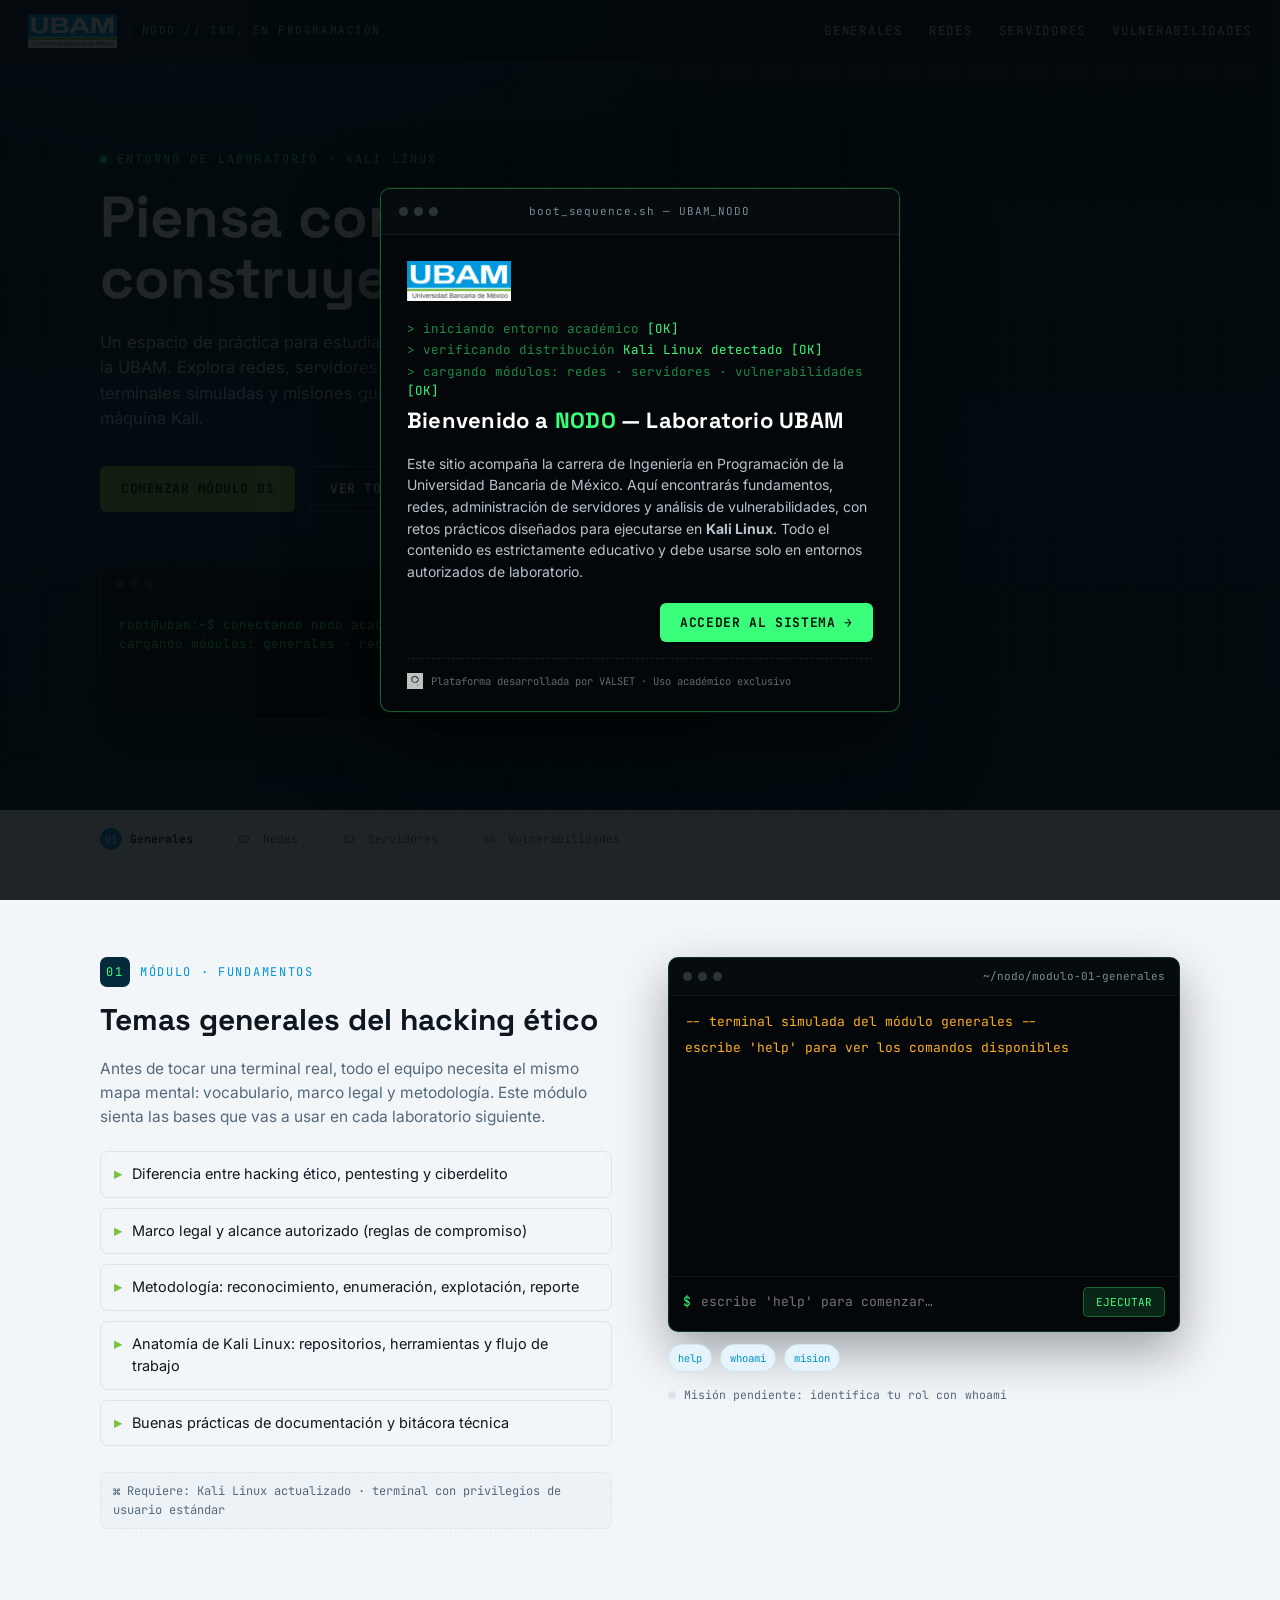
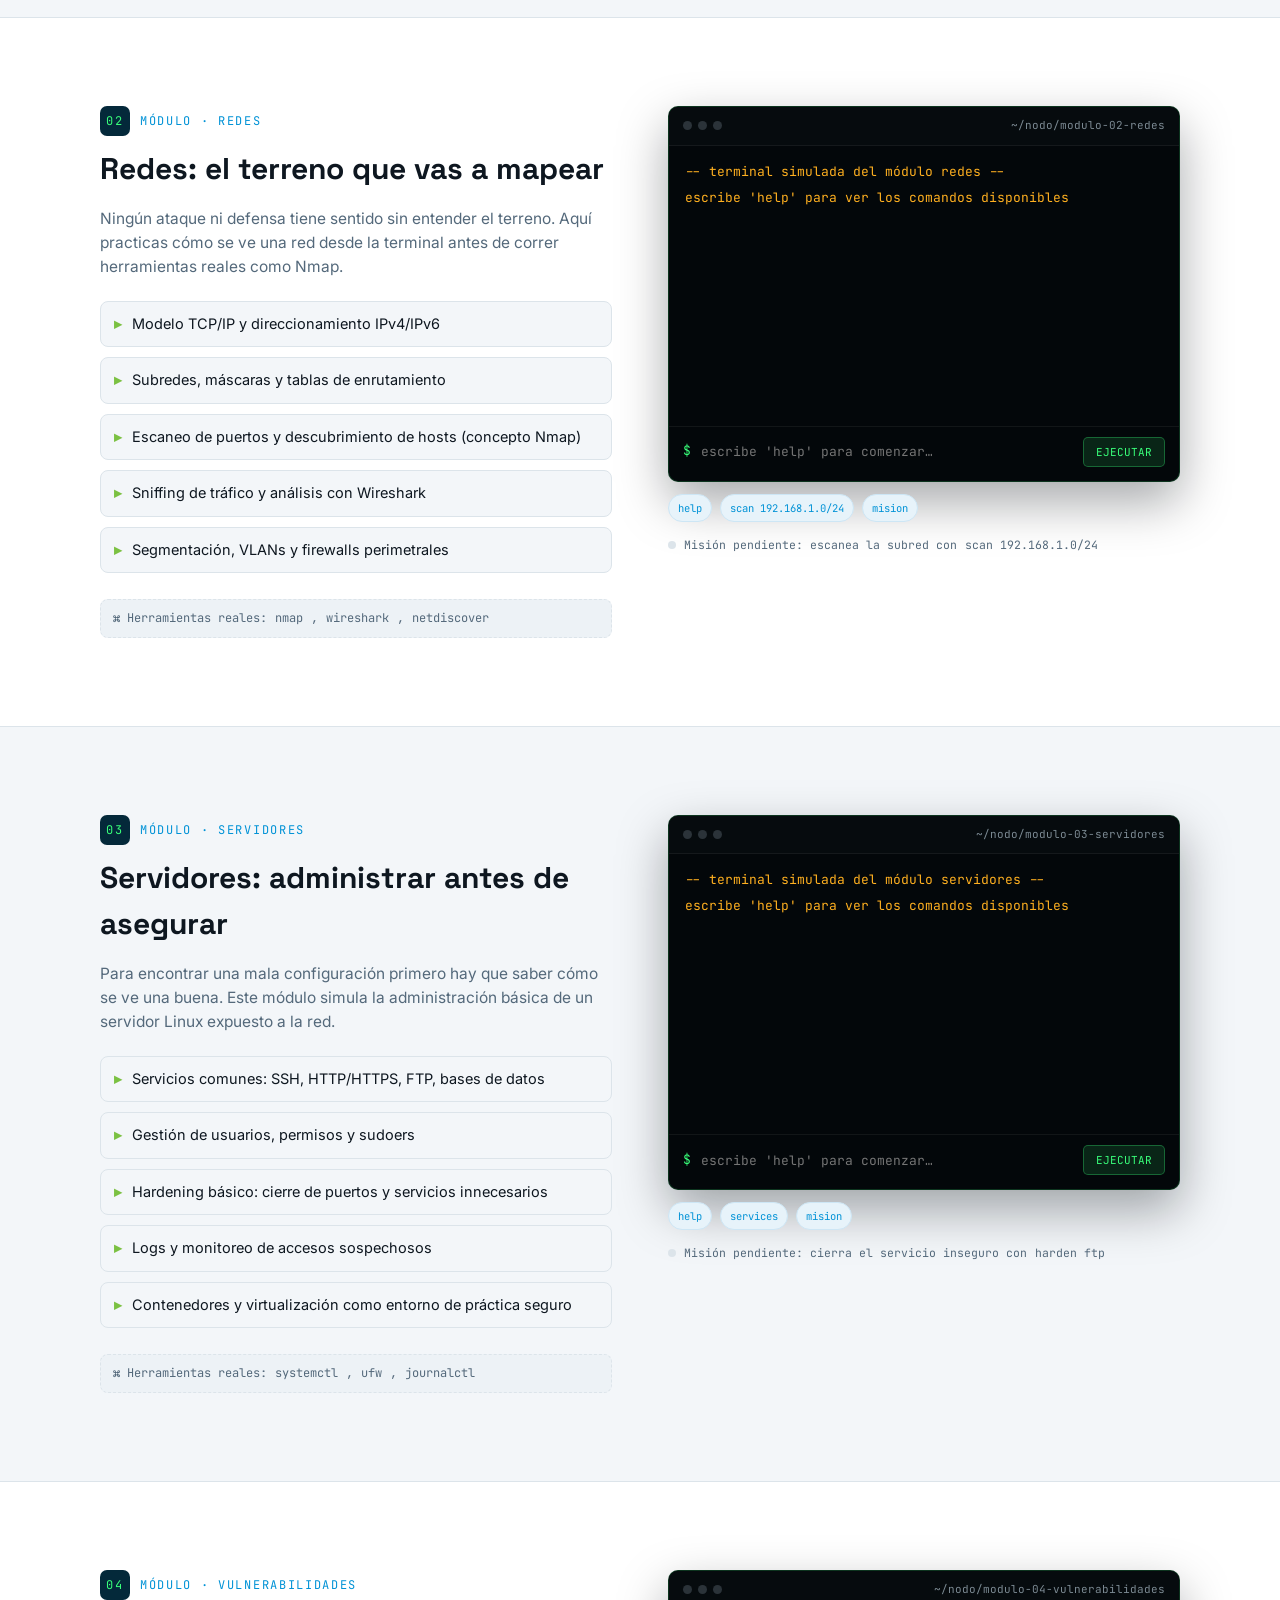
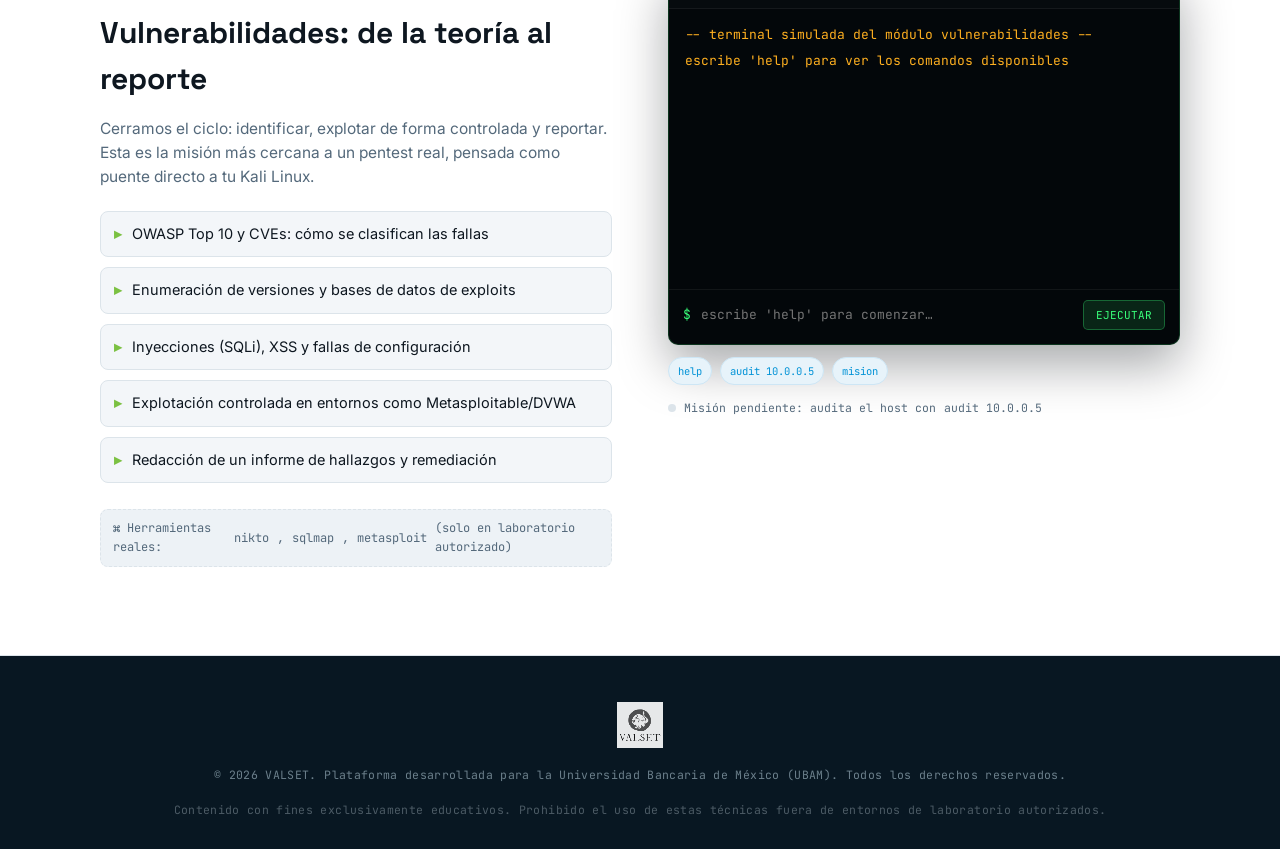
==== index.html @ 3a050d65 "Add files via upload" ====
<!DOCTYPE html>
<html lang="es">
<head>
<meta charset="UTF-8">
<meta name="viewport" content="width=device-width, initial-scale=1.0">
<meta name="description" content="Laboratorio educativo de programación, redes, servidores y análisis de vulnerabilidades con estética hacker.">
<meta name="theme-color" content="#081722">
<link rel="icon" href="assets/images/favicon.svg" type="image/svg+xml">
<title>UBAM // NODO — Laboratorio de Redes, Servidores y Vulnerabilidades</title>
<link rel="preconnect" href="https://fonts.googleapis.com">
<link href="https://fonts.googleapis.com/css2?family=Space+Grotesk:wght@500;600;700&family=Inter:wght@400;500;600&family=JetBrains+Mono:wght@400;500;700&display=swap" rel="stylesheet">
<link rel="stylesheet" href="assets/css/styles.css">
</head>
<body>

<!-- ================= WELCOME MODAL ================= -->
<div class="modal-overlay" id="welcomeModal">
  <div class="modal-box">
    <div class="modal-top">
      <div class="dots"><span></span><span></span><span></span></div>
      <div class="title">boot_sequence.sh — UBAM_NODO</div>
      <div style="width:40px;"></div>
    </div>
    <div class="modal-body">
      <div class="modal-logo-row">
        <img src="assets/images/ubam-logo.png" alt="UBAM">
      </div>
      <div class="boot-line">&gt; iniciando entorno académico<span class="ok"> [OK]</span></div>
      <div class="boot-line">&gt; verificando distribución<span class="ok"> Kali Linux detectado [OK]</span></div>
      <div class="boot-line">&gt; cargando módulos: redes · servidores · vulnerabilidades<span class="ok"> [OK]</span></div>
      <h2>Bienvenido a <span class="accent">NODO</span> — Laboratorio UBAM</h2>
      <p class="modal-desc">
        Este sitio acompaña la carrera de Ingeniería en Programación de la Universidad Bancaria de México.
        Aquí encontrarás fundamentos, redes, administración de servidores y análisis de vulnerabilidades,
        con retos prácticos diseñados para ejecutarse en <strong>Kali Linux</strong>. Todo el contenido es
        estrictamente educativo y debe usarse solo en entornos autorizados de laboratorio.
      </p>
      <div class="modal-actions">
        <button class="btn-access" id="enterBtn">Acceder al sistema →</button>
      </div>
      <div class="modal-cred">
        <img src="assets/images/valset-logo.jpg" alt="Valset">
        <span>Plataforma desarrollada por VALSET · Uso académico exclusivo</span>
      </div>
    </div>
  </div>
</div>

<!-- ================= HEADER ================= -->
<header class="site">
  <div class="brand">
    <img src="assets/images/ubam-logo.png" alt="UBAM">
    <div class="divider"></div>
    <span class="tag">Nodo // Ing. en Programación</span>
  </div>
  <nav class="site">
    <a href="#generales">Generales</a>
    <a href="#redes">Redes</a>
    <a href="#servidores">Servidores</a>
    <a href="#vulnerabilidades">Vulnerabilidades</a>
  </nav>
</header>

<!-- ================= HERO ================= -->
<section class="hero">
  <div class="hero-inner">
    <div class="eyebrow"><span class="dot"></span> Entorno de laboratorio · Kali Linux</div>
    <h1>Piensa como <span>atacante</span>,<br>construye como <span>ingeniero</span>.</h1>
    <p class="lead">
      Un espacio de práctica para estudiantes de Ingeniería en Programación de la UBAM.
      Explora redes, servidores y vulnerabilidades a través de terminales simuladas y
      misiones guiadas, antes de llevarlo a tu propia máquina Kali.
    </p>
    <div class="hero-cta">
      <a href="#generales" class="btn btn-primary">Comenzar módulo 01</a>
      <a href="#vulnerabilidades" class="btn btn-ghost">Ver todos los módulos</a>
    </div>
    <div class="boot-term">
      <div class="bar"><span></span><span></span><span></span></div>
      <pre id="heroBoot"><span class="cmt">-- inicializando nodo académico --</span></pre>
    </div>
  </div>
</section>

<!-- ================= PROGRESS RAIL ================= -->
<div class="rail">
  <div class="rail-inner" id="railInner">
    <a href="#generales" class="rail-step" data-section="generales"><span class="num">01</span> Generales</a>
    <div class="rail-sep"></div>
    <a href="#redes" class="rail-step" data-section="redes"><span class="num">02</span> Redes</a>
    <div class="rail-sep"></div>
    <a href="#servidores" class="rail-step" data-section="servidores"><span class="num">03</span> Servidores</a>
    <div class="rail-sep"></div>
    <a href="#vulnerabilidades" class="rail-step" data-section="vulnerabilidades"><span class="num">04</span> Vulnerabilidades</a>
  </div>
</div>

<!-- ================= MODULE 01: GENERALES ================= -->
<section class="module" id="generales">
  <div class="module-inner">
    <div>
      <div class="module-head"><span class="badge">01</span> Módulo · Fundamentos</div>
      <h2>Temas generales del hacking ético</h2>
      <p class="desc">
        Antes de tocar una terminal real, todo el equipo necesita el mismo mapa mental:
        vocabulario, marco legal y metodología. Este módulo sienta las bases que vas a usar
        en cada laboratorio siguiente.
      </p>
      <ul class="topic-list">
        <li>Diferencia entre hacking ético, pentesting y ciberdelito</li>
        <li>Marco legal y alcance autorizado (reglas de compromiso)</li>
        <li>Metodología: reconocimiento, enumeración, explotación, reporte</li>
        <li>Anatomía de Kali Linux: repositorios, herramientas y flujo de trabajo</li>
        <li>Buenas prácticas de documentación y bitácora técnica</li>
      </ul>
      <div class="env-note">⌘ Requiere: Kali Linux actualizado · terminal con privilegios de usuario estándar</div>
    </div>
    <div>
      <div class="terminal" data-terminal="generales">
        <div class="tbar"><div class="dots"><span></span><span></span><span></span></div><div class="path">~/nodo/modulo-01-generales</div></div>
        <div class="tscreen" id="screen-generales"></div>
        <div class="tform">
          <span class="prompt">$</span>
          <input type="text" id="input-generales" placeholder="escribe 'help' para comenzar…" autocomplete="off">
          <button onclick="runCmd('generales')">Ejecutar</button>
        </div>
      </div>
      <div class="hint-row">
        <span class="hint-chip" onclick="fillCmd('generales','help')">help</span>
        <span class="hint-chip" onclick="fillCmd('generales','whoami')">whoami</span>
        <span class="hint-chip" onclick="fillCmd('generales','mision')">mision</span>
      </div>
      <div class="mission-status" id="status-generales"><span class="pip"></span> Misión pendiente: identifica tu rol con <span class="mono">whoami</span></div>
    </div>
  </div>
</section>

<!-- ================= MODULE 02: REDES ================= -->
<section class="module alt" id="redes">
  <div class="module-inner">
    <div>
      <div class="module-head"><span class="badge">02</span> Módulo · Redes</div>
      <h2>Redes: el terreno que vas a mapear</h2>
      <p class="desc">
        Ningún ataque ni defensa tiene sentido sin entender el terreno. Aquí practicas cómo
        se ve una red desde la terminal antes de correr herramientas reales como Nmap.
      </p>
      <ul class="topic-list">
        <li>Modelo TCP/IP y direccionamiento IPv4/IPv6</li>
        <li>Subredes, máscaras y tablas de enrutamiento</li>
        <li>Escaneo de puertos y descubrimiento de hosts (concepto Nmap)</li>
        <li>Sniffing de tráfico y análisis con Wireshark</li>
        <li>Segmentación, VLANs y firewalls perimetrales</li>
      </ul>
      <div class="env-note">⌘ Herramientas reales: <span class="mono">nmap</span>, <span class="mono">wireshark</span>, <span class="mono">netdiscover</span></div>
    </div>
    <div>
      <div class="terminal" data-terminal="redes">
        <div class="tbar"><div class="dots"><span></span><span></span><span></span></div><div class="path">~/nodo/modulo-02-redes</div></div>
        <div class="tscreen" id="screen-redes"></div>
        <div class="tform">
          <span class="prompt">$</span>
          <input type="text" id="input-redes" placeholder="escribe 'help' para comenzar…" autocomplete="off">
          <button onclick="runCmd('redes')">Ejecutar</button>
        </div>
      </div>
      <div class="hint-row">
        <span class="hint-chip" onclick="fillCmd('redes','help')">help</span>
        <span class="hint-chip" onclick="fillCmd('redes','scan 192.168.1.0/24')">scan 192.168.1.0/24</span>
        <span class="hint-chip" onclick="fillCmd('redes','mision')">mision</span>
      </div>
      <div class="mission-status" id="status-redes"><span class="pip"></span> Misión pendiente: escanea la subred con <span class="mono">scan 192.168.1.0/24</span></div>
    </div>
  </div>
</section>

<!-- ================= MODULE 03: SERVIDORES ================= -->
<section class="module" id="servidores">
  <div class="module-inner">
    <div>
      <div class="module-head"><span class="badge">03</span> Módulo · Servidores</div>
      <h2>Servidores: administrar antes de asegurar</h2>
      <p class="desc">
        Para encontrar una mala configuración primero hay que saber cómo se ve una buena.
        Este módulo simula la administración básica de un servidor Linux expuesto a la red.
      </p>
      <ul class="topic-list">
        <li>Servicios comunes: SSH, HTTP/HTTPS, FTP, bases de datos</li>
        <li>Gestión de usuarios, permisos y sudoers</li>
        <li>Hardening básico: cierre de puertos y servicios innecesarios</li>
        <li>Logs y monitoreo de accesos sospechosos</li>
        <li>Contenedores y virtualización como entorno de práctica seguro</li>
      </ul>
      <div class="env-note">⌘ Herramientas reales: <span class="mono">systemctl</span>, <span class="mono">ufw</span>, <span class="mono">journalctl</span></div>
    </div>
    <div>
      <div class="terminal" data-terminal="servidores">
        <div class="tbar"><div class="dots"><span></span><span></span><span></span></div><div class="path">~/nodo/modulo-03-servidores</div></div>
        <div class="tscreen" id="screen-servidores"></div>
        <div class="tform">
          <span class="prompt">$</span>
          <input type="text" id="input-servidores" placeholder="escribe 'help' para comenzar…" autocomplete="off">
          <button onclick="runCmd('servidores')">Ejecutar</button>
        </div>
      </div>
      <div class="hint-row">
        <span class="hint-chip" onclick="fillCmd('servidores','help')">help</span>
        <span class="hint-chip" onclick="fillCmd('servidores','services')">services</span>
        <span class="hint-chip" onclick="fillCmd('servidores','mision')">mision</span>
      </div>
      <div class="mission-status" id="status-servidores"><span class="pip"></span> Misión pendiente: cierra el servicio inseguro con <span class="mono">harden ftp</span></div>
    </div>
  </div>
</section>

<!-- ================= MODULE 04: VULNERABILIDADES ================= -->
<section class="module alt" id="vulnerabilidades">
  <div class="module-inner">
    <div>
      <div class="module-head"><span class="badge">04</span> Módulo · Vulnerabilidades</div>
      <h2>Vulnerabilidades: de la teoría al reporte</h2>
      <p class="desc">
        Cerramos el ciclo: identificar, explotar de forma controlada y reportar. Esta es la
        misión más cercana a un pentest real, pensada como puente directo a tu Kali Linux.
      </p>
      <ul class="topic-list">
        <li>OWASP Top 10 y CVEs: cómo se clasifican las fallas</li>
        <li>Enumeración de versiones y bases de datos de exploits</li>
        <li>Inyecciones (SQLi), XSS y fallas de configuración</li>
        <li>Explotación controlada en entornos como Metasploitable/DVWA</li>
        <li>Redacción de un informe de hallazgos y remediación</li>
      </ul>
      <div class="env-note">⌘ Herramientas reales: <span class="mono">nikto</span>, <span class="mono">sqlmap</span>, <span class="mono">metasploit</span> (solo en laboratorio autorizado)</div>
    </div>
    <div>
      <div class="terminal" data-terminal="vulnerabilidades">
        <div class="tbar"><div class="dots"><span></span><span></span><span></span></div><div class="path">~/nodo/modulo-04-vulnerabilidades</div></div>
        <div class="tscreen" id="screen-vulnerabilidades"></div>
        <div class="tform">
          <span class="prompt">$</span>
          <input type="text" id="input-vulnerabilidades" placeholder="escribe 'help' para comenzar…" autocomplete="off">
          <button onclick="runCmd('vulnerabilidades')">Ejecutar</button>
        </div>
      </div>
      <div class="hint-row">
        <span class="hint-chip" onclick="fillCmd('vulnerabilidades','help')">help</span>
        <span class="hint-chip" onclick="fillCmd('vulnerabilidades','audit 10.0.0.5')">audit 10.0.0.5</span>
        <span class="hint-chip" onclick="fillCmd('vulnerabilidades','mision')">mision</span>
      </div>
      <div class="mission-status" id="status-vulnerabilidades"><span class="pip"></span> Misión pendiente: audita el host con <span class="mono">audit 10.0.0.5</span></div>
    </div>
  </div>
</section>

<!-- ================= FOOTER ================= -->
<footer class="site">
  <div class="footer-inner">
    <img src="assets/images/valset-logo.jpg" alt="Valset">
    <div class="fnote">© 2026 VALSET. Plataforma desarrollada para la Universidad Bancaria de México (UBAM). Todos los derechos reservados.</div>
    <div class="fnote" style="color:#4C5B65;">Contenido con fines exclusivamente educativos. Prohibido el uso de estas técnicas fuera de entornos de laboratorio autorizados.</div>
  </div>
</footer>

<script src="assets/js/app.js" defer></script>
</body>
</html>
---- assets/css/styles.css ----
:root{
  --ubam-blue:#0092D6;
  --ubam-blue-deep:#04293A;
  --ubam-navy:#081722;
  --ubam-green:#7BC142;
  --paper:#F3F6F9;
  --panel:#FFFFFF;
  --ink:#0E1720;
  --slate:#54697B;
  --line:#DCE4EA;
  --term-bg:#03070A;
  --term-green:#39FF7A;
  --term-dim:#1E8A44;
  --term-amber:#FFB020;
  --radius:10px;
  --disp:'Space Grotesk',sans-serif;
  --body:'Inter',sans-serif;
  --mono:'JetBrains Mono',monospace;
}
*{box-sizing:border-box;}
html{scroll-behavior:smooth;}
body{
  margin:0;background:var(--paper);color:var(--ink);
  font-family:var(--body);line-height:1.55;
  -webkit-font-smoothing:antialiased;
}
h1,h2,h3,.disp{font-family:var(--disp);}
a{color:inherit;}
.mono{font-family:var(--mono);}

/* ===== Scrollbar / focus ===== */
:focus-visible{outline:2px solid var(--ubam-blue);outline-offset:2px;}
@media (prefers-reduced-motion: reduce){*{animation-duration:0.01ms !important;transition-duration:0.01ms !important;}}

/* ===== Header ===== */
header.site{
  position:fixed;top:0;left:0;right:0;z-index:40;
  display:flex;align-items:center;justify-content:space-between;
  padding:14px 28px;background:rgba(8,23,34,0.92);backdrop-filter:blur(8px);
  border-bottom:1px solid rgba(255,255,255,0.08);
}
.brand{display:flex;align-items:center;gap:12px;}
.brand img{height:34px;display:block;}
.brand .divider{width:1px;height:26px;background:rgba(255,255,255,0.2);}
.brand .tag{font-family:var(--mono);font-size:11px;letter-spacing:.14em;color:var(--term-green);text-transform:uppercase;}
nav.site{display:flex;gap:26px;}
nav.site a{
  font-family:var(--mono);font-size:12.5px;letter-spacing:.06em;color:#C8D6E0;
  text-decoration:none;text-transform:uppercase;position:relative;padding:4px 0;
}
nav.site a::after{content:'';position:absolute;left:0;bottom:-2px;width:0;height:1px;background:var(--ubam-green);transition:width .25s;}
nav.site a:hover::after{width:100%;}
nav.site a:hover{color:#fff;}
@media(max-width:760px){nav.site{display:none;}}

/* ===== Welcome Modal ===== */
.modal-overlay{
  position:fixed;inset:0;z-index:100;background:rgba(3,7,10,0.88);
  display:flex;align-items:center;justify-content:center;padding:20px;
  animation:fadeIn .4s ease;
}
@keyframes fadeIn{from{opacity:0;}to{opacity:1;}}
.modal-box{
  width:100%;max-width:520px;background:var(--term-bg);
  border:1px solid rgba(57,255,122,0.35);border-radius:var(--radius);
  box-shadow:0 0 0 1px rgba(57,255,122,0.05),0 30px 80px rgba(0,0,0,0.6);
  overflow:hidden;animation:riseIn .5s cubic-bezier(.2,.8,.2,1);
}
@keyframes riseIn{from{opacity:0;transform:translateY(16px) scale(.98);}to{opacity:1;transform:translateY(0) scale(1);}}
.modal-top{
  display:flex;align-items:center;justify-content:space-between;
  padding:14px 18px;background:#060B0E;border-bottom:1px solid rgba(255,255,255,0.08);
}
.modal-top .dots{display:flex;gap:6px;}
.modal-top .dots span{width:9px;height:9px;border-radius:50%;background:#2b3339;}
.modal-top .title{font-family:var(--mono);font-size:11px;color:#7C8A93;letter-spacing:.08em;}
.modal-body{padding:26px 26px 22px;}
.modal-logo-row{display:flex;align-items:center;gap:16px;margin-bottom:18px;}
.modal-logo-row img{height:40px;}
.modal-body h2{
  color:#fff;font-size:22px;margin:0 0 6px;letter-spacing:.01em;
}
.modal-body h2 .accent{color:var(--term-green);}
.boot-line{font-family:var(--mono);font-size:12.5px;color:var(--term-dim);margin:2px 0;}
.boot-line .ok{color:var(--term-green);}
.modal-desc{color:#B7C4CC;font-size:14px;margin:16px 0 20px;}
.modal-actions{display:flex;justify-content:flex-end;}
.btn-access{
  font-family:var(--mono);font-size:13px;letter-spacing:.05em;text-transform:uppercase;
  background:var(--term-green);color:#03130A;border:none;padding:11px 20px;border-radius:6px;
  cursor:pointer;font-weight:700;transition:transform .15s, box-shadow .15s;
}
.btn-access:hover{transform:translateY(-1px);box-shadow:0 6px 20px rgba(57,255,122,0.25);}
.modal-cred{
  margin-top:16px;padding-top:14px;border-top:1px dashed rgba(255,255,255,0.1);
  display:flex;align-items:center;gap:8px;
}
.modal-cred img{height:16px;opacity:.75;filter:grayscale(1) brightness(1.6);}
.modal-cred span{font-family:var(--mono);font-size:10.5px;color:#5C6B73;}
.hidden{display:none !important;}

/* ===== Hero ===== */
.hero{
  position:relative;padding:150px 28px 90px;background:
    radial-gradient(1100px 480px at 15% -10%, rgba(0,146,214,0.35), transparent 60%),
    linear-gradient(180deg, var(--ubam-navy) 0%, var(--ubam-blue-deep) 55%, #062133 100%);
  color:#fff;overflow:hidden;
}
.hero::before{
  content:'';position:absolute;inset:0;opacity:.09;
  background-image:linear-gradient(rgba(255,255,255,.6) 1px, transparent 1px),linear-gradient(90deg, rgba(255,255,255,.6) 1px, transparent 1px);
  background-size:42px 42px;pointer-events:none;
}
.hero-inner{max-width:1080px;margin:0 auto;position:relative;}
.eyebrow{
  font-family:var(--mono);font-size:12px;letter-spacing:.18em;color:var(--term-green);
  text-transform:uppercase;display:flex;align-items:center;gap:10px;margin-bottom:18px;
}
.eyebrow .dot{width:7px;height:7px;border-radius:50%;background:var(--term-green);box-shadow:0 0 8px var(--term-green);animation:pulse 1.6s infinite;}
@keyframes pulse{0%,100%{opacity:1;}50%{opacity:.35;}}
.hero h1{font-size:clamp(34px,5.4vw,58px);line-height:1.06;margin:0 0 20px;font-weight:700;}
.hero h1 span{color:var(--ubam-green);}
.hero p.lead{max-width:600px;color:#C4D3DC;font-size:16.5px;margin:0 0 34px;}
.hero-cta{display:flex;gap:14px;flex-wrap:wrap;margin-bottom:56px;}
.btn{
  font-family:var(--mono);font-size:13px;text-transform:uppercase;letter-spacing:.04em;
  padding:12px 20px;border-radius:6px;text-decoration:none;font-weight:700;cursor:pointer;border:1px solid transparent;
}
.btn-primary{background:var(--ubam-green);color:#0A1A0A;}
.btn-primary:hover{filter:brightness(1.08);}
.btn-ghost{background:transparent;border-color:rgba(255,255,255,0.25);color:#fff;}
.btn-ghost:hover{border-color:var(--term-green);color:var(--term-green);}

/* boot terminal preview in hero */
.boot-term{
  background:var(--term-bg);border:1px solid rgba(57,255,122,0.25);border-radius:var(--radius);
  max-width:620px;overflow:hidden;box-shadow:0 30px 60px rgba(0,0,0,0.45);
}
.boot-term .bar{display:flex;gap:6px;padding:10px 14px;background:#060B0E;border-bottom:1px solid rgba(255,255,255,0.06);}
.boot-term .bar span{width:9px;height:9px;border-radius:50%;background:#2b3339;}
.boot-term pre{
  margin:0;padding:16px 18px 20px;font-family:var(--mono);font-size:12.5px;color:var(--term-green);
  white-space:pre-wrap;min-height:120px;
}
.boot-term pre .cmt{color:#5C6B73;}
.cursor-blink{display:inline-block;width:7px;height:14px;background:var(--term-green);vertical-align:middle;animation:blink 1s steps(1) infinite;}
@keyframes blink{50%{opacity:0;}}

/* ===== Progress rail ===== */
.rail{
  position:sticky;top:64px;z-index:20;background:var(--paper);
  border-bottom:1px solid var(--line);padding:12px 28px;
}
.rail-inner{max-width:1080px;margin:0 auto;display:flex;align-items:center;gap:0;overflow-x:auto;}
.rail-step{
  display:flex;align-items:center;gap:8px;font-family:var(--mono);font-size:11.5px;color:var(--slate);
  text-decoration:none;padding:6px 14px 6px 0;white-space:nowrap;
}
.rail-step .num{
  width:22px;height:22px;border-radius:50%;border:1px solid var(--line);display:flex;align-items:center;justify-content:center;
  font-size:10.5px;color:var(--slate);flex:none;
}
.rail-step.active .num{background:var(--ubam-blue);border-color:var(--ubam-blue);color:#fff;}
.rail-step.active{color:var(--ink);font-weight:600;}
.rail-sep{width:26px;height:1px;background:var(--line);flex:none;}

/* ===== Sections ===== */
.module{padding:88px 28px;border-bottom:1px solid var(--line);}
.module.alt{background:var(--panel);}
.module-inner{max-width:1080px;margin:0 auto;display:grid;grid-template-columns:1fr;gap:40px;}
@media(min-width:920px){.module-inner{grid-template-columns:1fr 1fr;align-items:start;gap:56px;}}
.module-head{font-family:var(--mono);font-size:12px;color:var(--ubam-blue);letter-spacing:.14em;text-transform:uppercase;margin-bottom:10px;display:flex;align-items:center;gap:10px;}
.module-head .badge{width:30px;height:30px;border-radius:7px;background:var(--ubam-blue-deep);color:var(--term-green);display:flex;align-items:center;justify-content:center;font-family:var(--mono);font-size:12px;}
.module h2{font-size:30px;margin:0 0 14px;color:var(--ink);}
.module p.desc{color:var(--slate);font-size:15.5px;margin:0 0 22px;max-width:520px;}
.topic-list{list-style:none;margin:0 0 26px;padding:0;display:grid;gap:10px;}
.topic-list li{
  display:flex;gap:10px;align-items:flex-start;font-size:14.5px;color:var(--ink);
  background:var(--paper);border:1px solid var(--line);padding:11px 13px;border-radius:8px;
}
.topic-list li::before{content:'▸';color:var(--ubam-green);font-weight:700;}
.env-note{
  font-family:var(--mono);font-size:12px;color:var(--slate);display:flex;gap:8px;align-items:center;
  background:#EDF2F6;border:1px dashed var(--line);padding:9px 12px;border-radius:8px;
}

/* ===== Terminal widget ===== */
.terminal{
  background:var(--term-bg);border-radius:var(--radius);overflow:hidden;
  border:1px solid rgba(57,255,122,0.18);box-shadow:0 20px 50px rgba(4,10,14,0.35);
}
.terminal .tbar{
  display:flex;align-items:center;justify-content:space-between;padding:10px 14px;
  background:#060B0E;border-bottom:1px solid rgba(255,255,255,0.06);
}
.terminal .tbar .dots{display:flex;gap:6px;}
.terminal .tbar .dots span{width:9px;height:9px;border-radius:50%;background:#2b3339;}
.terminal .tbar .path{font-family:var(--mono);font-size:11px;color:#7C8A93;}
.terminal .tscreen{
  padding:16px 16px 8px;font-family:var(--mono);font-size:13px;color:var(--term-green);
  height:280px;overflow-y:auto;
}
.terminal .tscreen .line{margin-bottom:6px;white-space:pre-wrap;word-break:break-word;}
.terminal .tscreen .line.user{color:#fff;}
.terminal .tscreen .line.user::before{content:'root@ubam:~# ';color:var(--term-green);}
.terminal .tscreen .line.sys{color:#8FEFA9;}
.terminal .tscreen .line.err{color:#FF6B6B;}
.terminal .tscreen .line.info{color:var(--term-amber);}
.terminal .tform{display:flex;align-items:center;gap:8px;padding:10px 14px 14px;border-top:1px solid rgba(255,255,255,0.06);}
.terminal .tform .prompt{font-family:var(--mono);color:var(--term-green);font-size:13px;}
.terminal .tform input{
  flex:1;background:transparent;border:none;outline:none;color:#fff;font-family:var(--mono);font-size:13px;
}
.terminal .tform button{
  font-family:var(--mono);font-size:11px;background:rgba(57,255,122,0.12);color:var(--term-green);
  border:1px solid rgba(57,255,122,0.3);padding:7px 12px;border-radius:5px;cursor:pointer;text-transform:uppercase;
}
.terminal .tform button:hover{background:rgba(57,255,122,0.2);}
.hint-row{display:flex;flex-wrap:wrap;gap:8px;margin-top:12px;}
.hint-chip{
  font-family:var(--mono);font-size:10.5px;color:var(--ubam-blue);background:#E7F3FA;border:1px solid #CDE6F5;
  padding:5px 9px;border-radius:20px;cursor:pointer;
}
.hint-chip:hover{background:#D9EDF9;}
.mission-status{
  margin-top:14px;font-family:var(--mono);font-size:11.5px;color:var(--slate);display:flex;align-items:center;gap:8px;
}
.mission-status .pip{width:8px;height:8px;border-radius:50%;background:var(--line);}
.mission-status.done .pip{background:var(--ubam-green);}
.mission-status.done{color:var(--ubam-green);}

/* ===== Footer ===== */
footer.site{
  background:var(--ubam-navy);color:#9FB1BC;padding:46px 28px 30px;
}
.footer-inner{max-width:1080px;margin:0 auto;display:flex;flex-direction:column;align-items:center;gap:18px;text-align:center;}
footer.site img{height:46px;filter:grayscale(1) brightness(1.6);opacity:.9;}
footer.site .fnote{font-family:var(--mono);font-size:11.5px;letter-spacing:.03em;color:#6C808C;}
footer.site .flinks{display:flex;gap:18px;font-family:var(--mono);font-size:11.5px;}
footer.site .flinks a{text-decoration:none;color:#9FB1BC;}
footer.site .flinks a:hover{color:var(--term-green);}
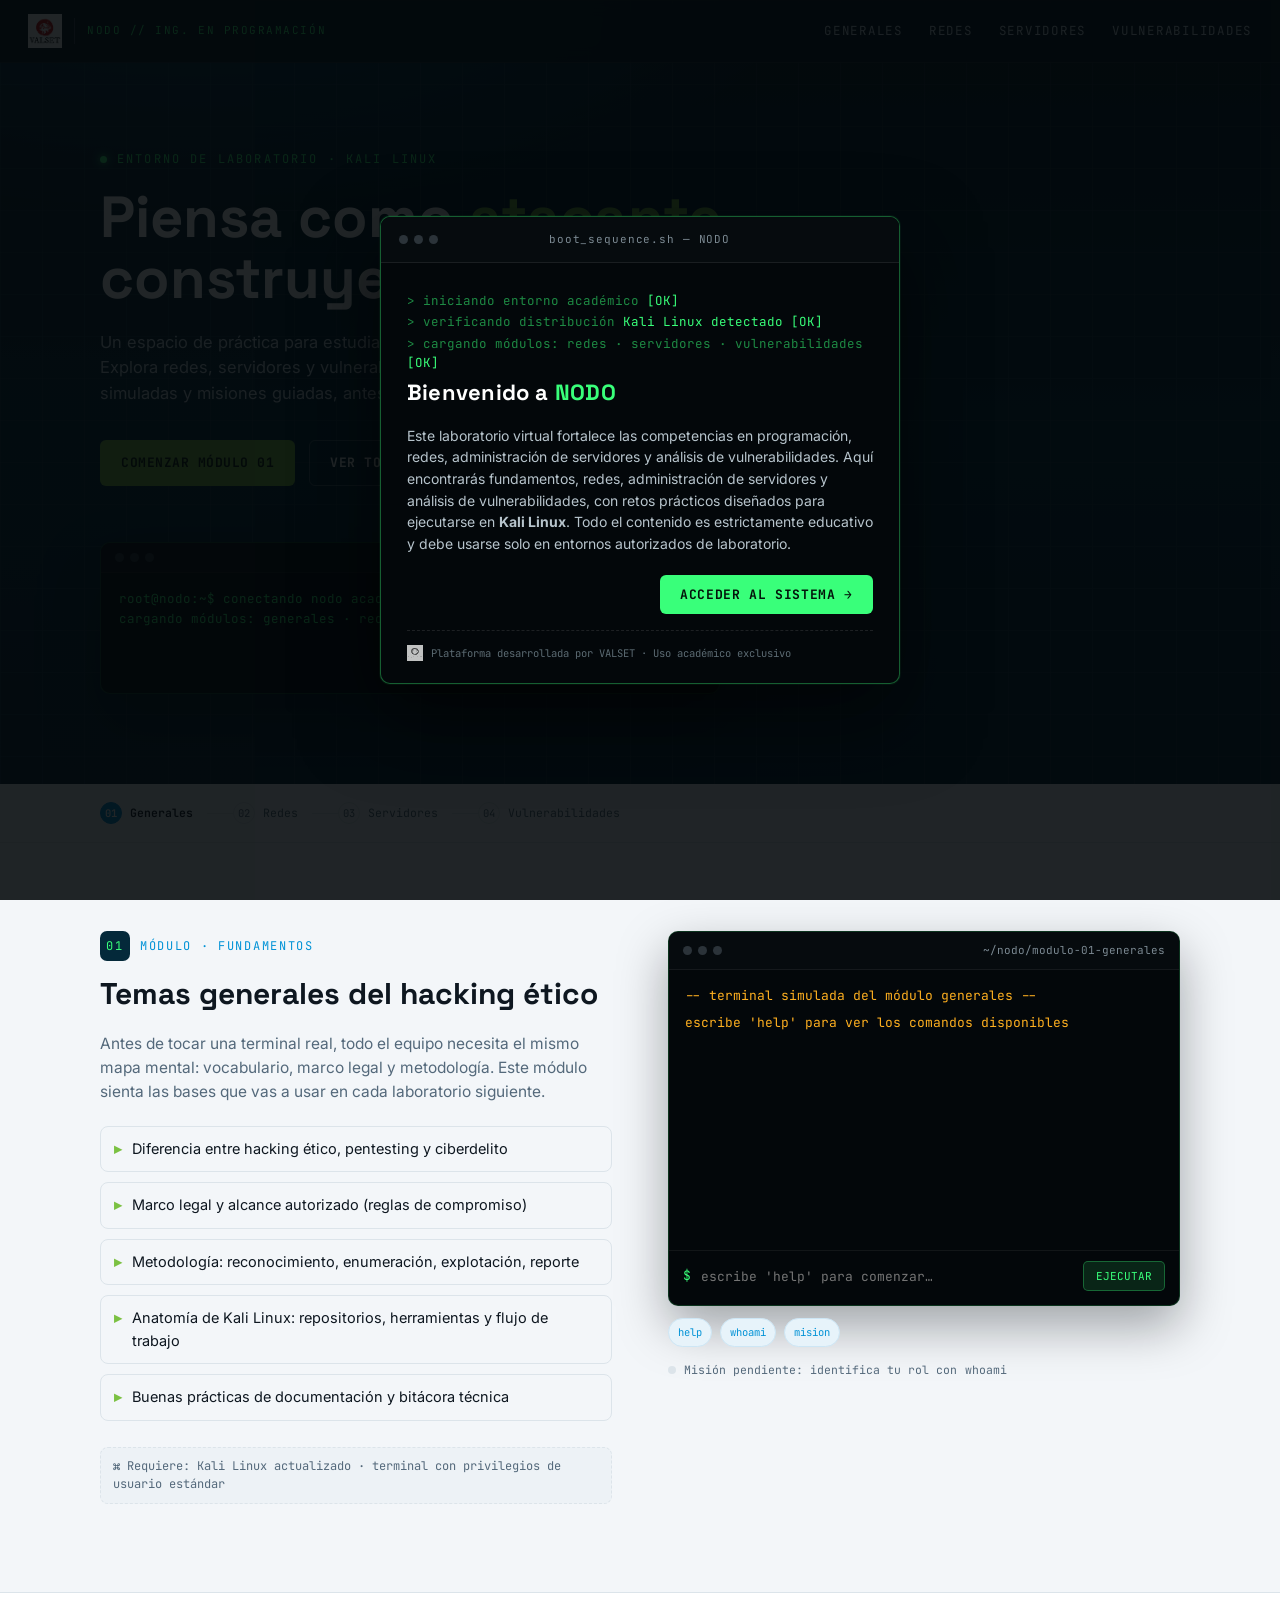
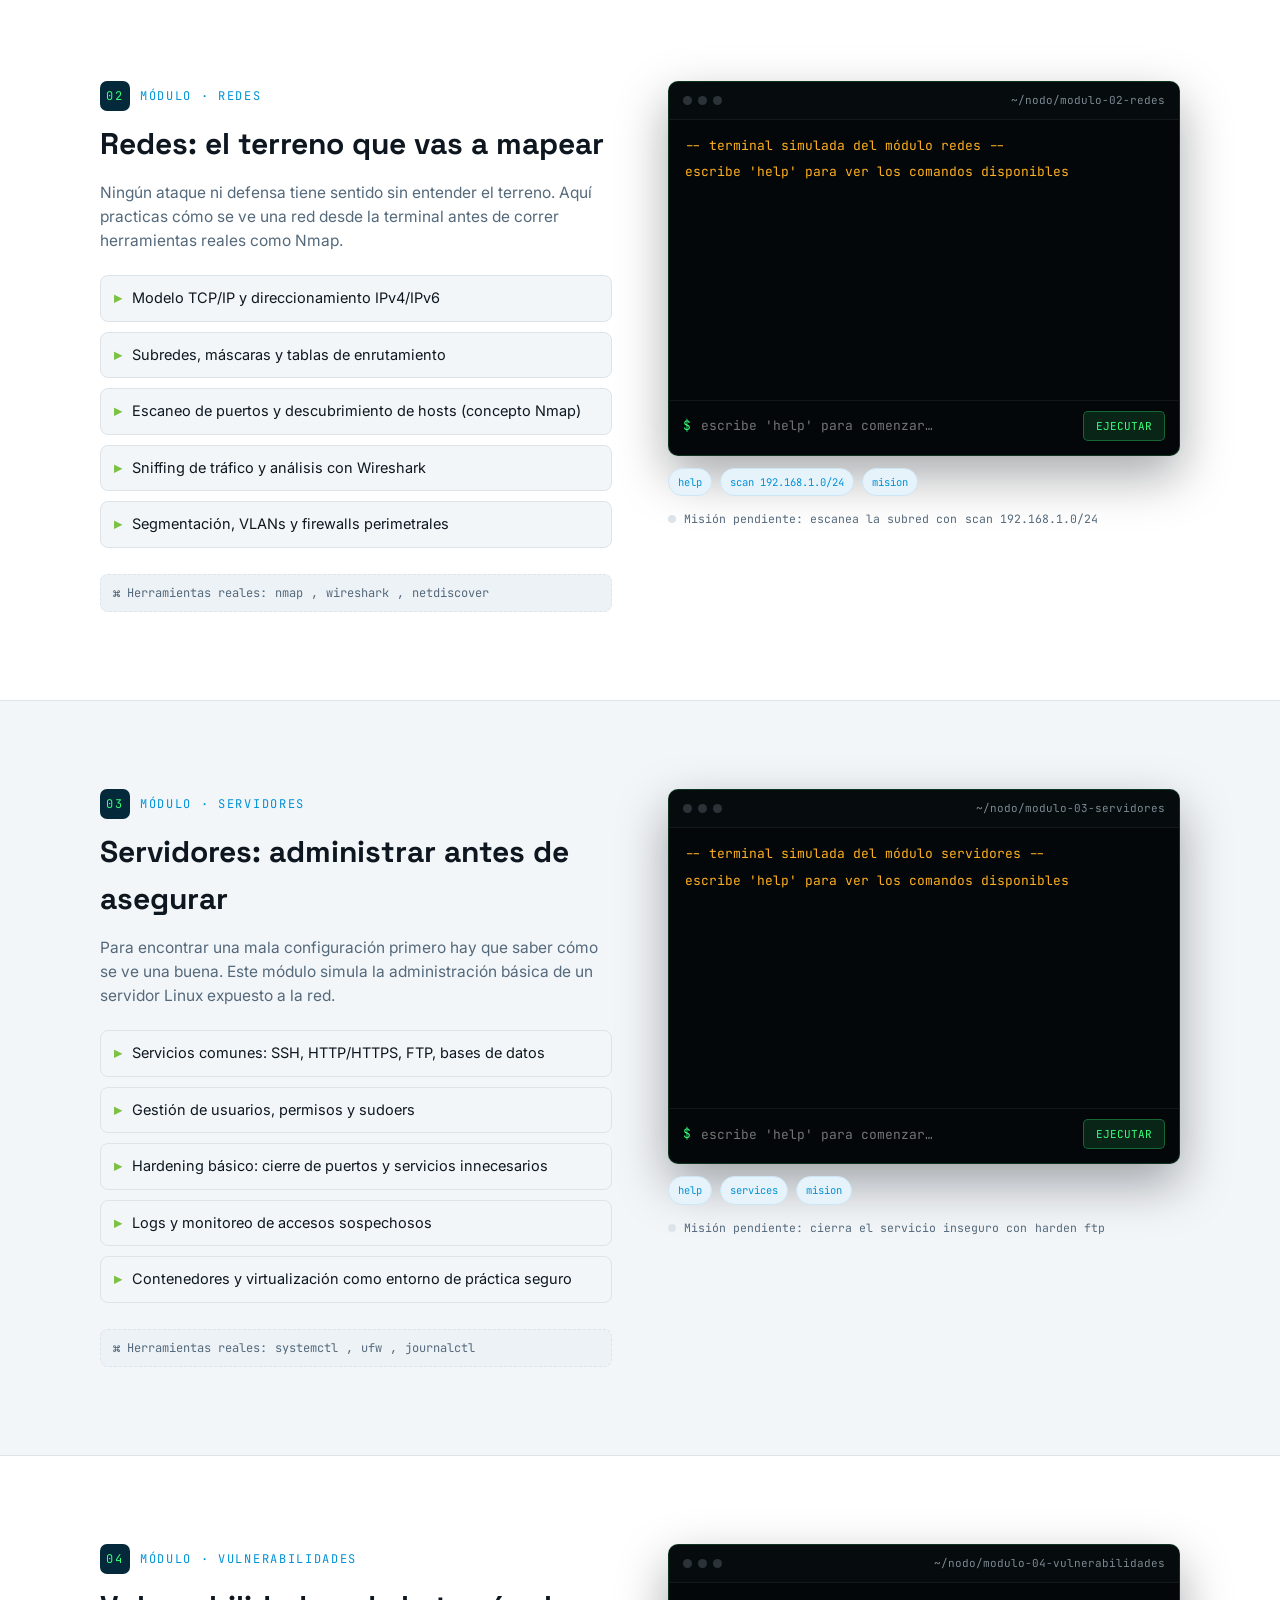
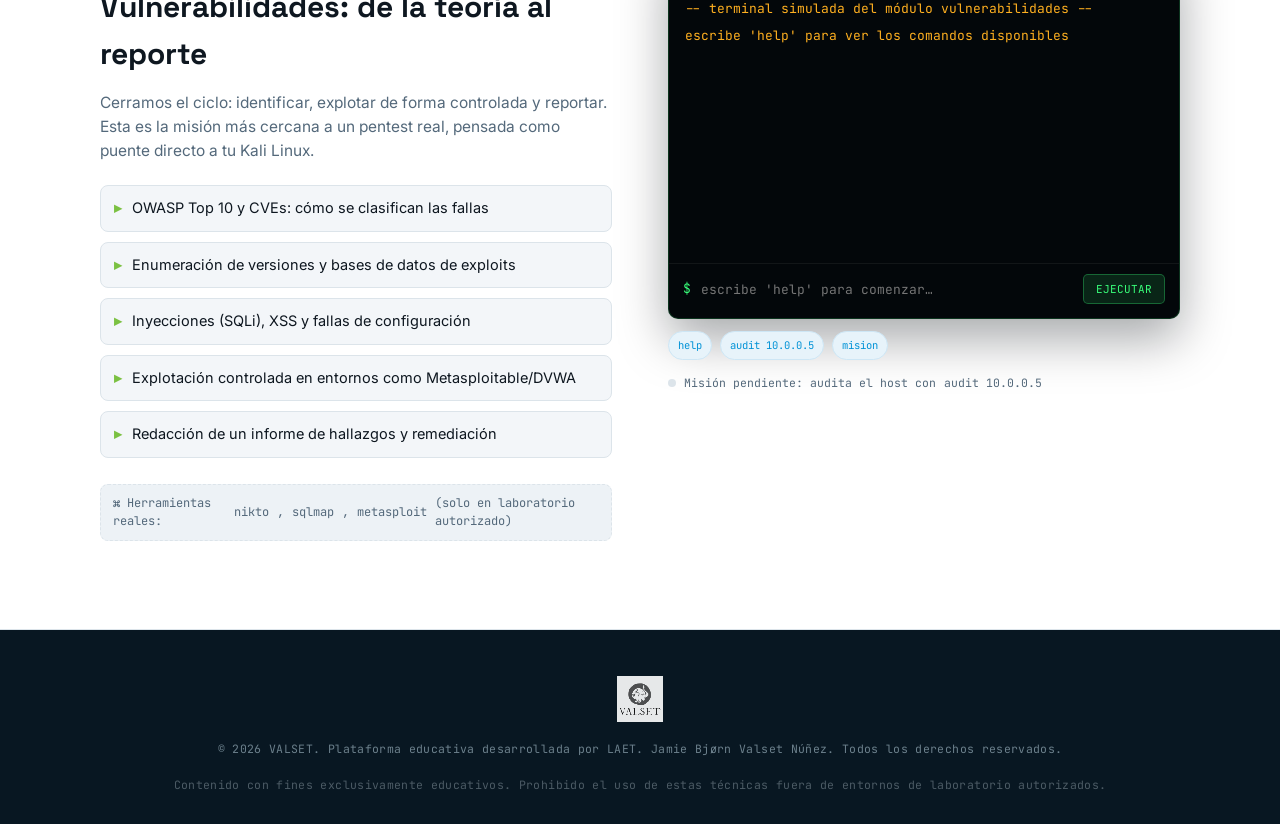
==== commit 2ef94085: "Add files via upload" ====
--- a/index.html
+++ b/index.html
@@ -6,7 +6,7 @@
 <meta name="description" content="Laboratorio educativo de programación, redes, servidores y análisis de vulnerabilidades con estética hacker.">
 <meta name="theme-color" content="#081722">
 <link rel="icon" href="assets/images/favicon.svg" type="image/svg+xml">
-<title>UBAM // NODO — Laboratorio de Redes, Servidores y Vulnerabilidades</title>
+<title>NODO — Laboratorio de Redes, Servidores y Vulnerabilidades</title>
 <link rel="preconnect" href="https://fonts.googleapis.com">
 <link href="https://fonts.googleapis.com/css2?family=Space+Grotesk:wght@500;600;700&family=Inter:wght@400;500;600&family=JetBrains+Mono:wght@400;500;700&display=swap" rel="stylesheet">
 <link rel="stylesheet" href="assets/css/styles.css">
@@ -18,19 +18,16 @@
   <div class="modal-box">
     <div class="modal-top">
       <div class="dots"><span></span><span></span><span></span></div>
-      <div class="title">boot_sequence.sh — UBAM_NODO</div>
+      <div class="title">boot_sequence.sh — NODO</div>
       <div style="width:40px;"></div>
     </div>
     <div class="modal-body">
-      <div class="modal-logo-row">
-        <img src="assets/images/ubam-logo.png" alt="UBAM">
-      </div>
       <div class="boot-line">&gt; iniciando entorno académico<span class="ok"> [OK]</span></div>
       <div class="boot-line">&gt; verificando distribución<span class="ok"> Kali Linux detectado [OK]</span></div>
       <div class="boot-line">&gt; cargando módulos: redes · servidores · vulnerabilidades<span class="ok"> [OK]</span></div>
-      <h2>Bienvenido a <span class="accent">NODO</span> — Laboratorio UBAM</h2>
+      <h2>Bienvenido a <span class="accent">NODO</span></h2>
       <p class="modal-desc">
-        Este sitio acompaña la carrera de Ingeniería en Programación de la Universidad Bancaria de México.
+        Este laboratorio virtual fortalece las competencias en programación, redes, administración de servidores y análisis de vulnerabilidades.
         Aquí encontrarás fundamentos, redes, administración de servidores y análisis de vulnerabilidades,
         con retos prácticos diseñados para ejecutarse en <strong>Kali Linux</strong>. Todo el contenido es
         estrictamente educativo y debe usarse solo en entornos autorizados de laboratorio.
@@ -49,7 +46,7 @@
 <!-- ================= HEADER ================= -->
 <header class="site">
   <div class="brand">
-    <img src="assets/images/ubam-logo.png" alt="UBAM">
+    <img src="assets/images/valset-logo.jpg" alt="VALSET">
     <div class="divider"></div>
     <span class="tag">Nodo // Ing. en Programación</span>
   </div>
@@ -67,7 +64,7 @@
     <div class="eyebrow"><span class="dot"></span> Entorno de laboratorio · Kali Linux</div>
     <h1>Piensa como <span>atacante</span>,<br>construye como <span>ingeniero</span>.</h1>
     <p class="lead">
-      Un espacio de práctica para estudiantes de Ingeniería en Programación de la UBAM.
+      Un espacio de práctica para estudiantes de Ingeniería en Programación.
       Explora redes, servidores y vulnerabilidades a través de terminales simuladas y
       misiones guiadas, antes de llevarlo a tu propia máquina Kali.
     </p>
@@ -256,7 +253,7 @@
 <footer class="site">
   <div class="footer-inner">
     <img src="assets/images/valset-logo.jpg" alt="Valset">
-    <div class="fnote">© 2026 VALSET. Plataforma desarrollada para la Universidad Bancaria de México (UBAM). Todos los derechos reservados.</div>
+    <div class="fnote">© 2026 VALSET. Plataforma educativa desarrollada por LAET. Jamie Bjørn Valset Núñez. Todos los derechos reservados.</div>
     <div class="fnote" style="color:#4C5B65;">Contenido con fines exclusivamente educativos. Prohibido el uso de estas técnicas fuera de entornos de laboratorio autorizados.</div>
   </div>
 </footer>
--- a/assets/css/styles.css
+++ b/assets/css/styles.css
@@ -1,8 +1,8 @@
 :root{
-  --ubam-blue:#0092D6;
-  --ubam-blue-deep:#04293A;
-  --ubam-navy:#081722;
-  --ubam-green:#7BC142;
+  --nodo-blue:#0092D6;
+  --nodo-blue-deep:#04293A;
+  --nodo-navy:#081722;
+  --nodo-green:#7BC142;
   --paper:#F3F6F9;
   --panel:#FFFFFF;
   --ink:#0E1720;
@@ -29,7 +29,7 @@
 .mono{font-family:var(--mono);}
 
 /* ===== Scrollbar / focus ===== */
-:focus-visible{outline:2px solid var(--ubam-blue);outline-offset:2px;}
+:focus-visible{outline:2px solid var(--nodo-blue);outline-offset:2px;}
 @media (prefers-reduced-motion: reduce){*{animation-duration:0.01ms !important;transition-duration:0.01ms !important;}}
 
 /* ===== Header ===== */
@@ -48,7 +48,7 @@
   font-family:var(--mono);font-size:12.5px;letter-spacing:.06em;color:#C8D6E0;
   text-decoration:none;text-transform:uppercase;position:relative;padding:4px 0;
 }
-nav.site a::after{content:'';position:absolute;left:0;bottom:-2px;width:0;height:1px;background:var(--ubam-green);transition:width .25s;}
+nav.site a::after{content:'';position:absolute;left:0;bottom:-2px;width:0;height:1px;background:var(--nodo-green);transition:width .25s;}
 nav.site a:hover::after{width:100%;}
 nav.site a:hover{color:#fff;}
 @media(max-width:760px){nav.site{display:none;}}
@@ -103,7 +103,7 @@
 .hero{
   position:relative;padding:150px 28px 90px;background:
     radial-gradient(1100px 480px at 15% -10%, rgba(0,146,214,0.35), transparent 60%),
-    linear-gradient(180deg, var(--ubam-navy) 0%, var(--ubam-blue-deep) 55%, #062133 100%);
+    linear-gradient(180deg, var(--nodo-navy) 0%, var(--nodo-blue-deep) 55%, #062133 100%);
   color:#fff;overflow:hidden;
 }
 .hero::before{
@@ -119,14 +119,14 @@
 .eyebrow .dot{width:7px;height:7px;border-radius:50%;background:var(--term-green);box-shadow:0 0 8px var(--term-green);animation:pulse 1.6s infinite;}
 @keyframes pulse{0%,100%{opacity:1;}50%{opacity:.35;}}
 .hero h1{font-size:clamp(34px,5.4vw,58px);line-height:1.06;margin:0 0 20px;font-weight:700;}
-.hero h1 span{color:var(--ubam-green);}
+.hero h1 span{color:var(--nodo-green);}
 .hero p.lead{max-width:600px;color:#C4D3DC;font-size:16.5px;margin:0 0 34px;}
 .hero-cta{display:flex;gap:14px;flex-wrap:wrap;margin-bottom:56px;}
 .btn{
   font-family:var(--mono);font-size:13px;text-transform:uppercase;letter-spacing:.04em;
   padding:12px 20px;border-radius:6px;text-decoration:none;font-weight:700;cursor:pointer;border:1px solid transparent;
 }
-.btn-primary{background:var(--ubam-green);color:#0A1A0A;}
+.btn-primary{background:var(--nodo-green);color:#0A1A0A;}
 .btn-primary:hover{filter:brightness(1.08);}
 .btn-ghost{background:transparent;border-color:rgba(255,255,255,0.25);color:#fff;}
 .btn-ghost:hover{border-color:var(--term-green);color:var(--term-green);}
@@ -160,7 +160,7 @@
   width:22px;height:22px;border-radius:50%;border:1px solid var(--line);display:flex;align-items:center;justify-content:center;
   font-size:10.5px;color:var(--slate);flex:none;
 }
-.rail-step.active .num{background:var(--ubam-blue);border-color:var(--ubam-blue);color:#fff;}
+.rail-step.active .num{background:var(--nodo-blue);border-color:var(--nodo-blue);color:#fff;}
 .rail-step.active{color:var(--ink);font-weight:600;}
 .rail-sep{width:26px;height:1px;background:var(--line);flex:none;}
 
@@ -169,8 +169,8 @@
 .module.alt{background:var(--panel);}
 .module-inner{max-width:1080px;margin:0 auto;display:grid;grid-template-columns:1fr;gap:40px;}
 @media(min-width:920px){.module-inner{grid-template-columns:1fr 1fr;align-items:start;gap:56px;}}
-.module-head{font-family:var(--mono);font-size:12px;color:var(--ubam-blue);letter-spacing:.14em;text-transform:uppercase;margin-bottom:10px;display:flex;align-items:center;gap:10px;}
-.module-head .badge{width:30px;height:30px;border-radius:7px;background:var(--ubam-blue-deep);color:var(--term-green);display:flex;align-items:center;justify-content:center;font-family:var(--mono);font-size:12px;}
+.module-head{font-family:var(--mono);font-size:12px;color:var(--nodo-blue);letter-spacing:.14em;text-transform:uppercase;margin-bottom:10px;display:flex;align-items:center;gap:10px;}
+.module-head .badge{width:30px;height:30px;border-radius:7px;background:var(--nodo-blue-deep);color:var(--term-green);display:flex;align-items:center;justify-content:center;font-family:var(--mono);font-size:12px;}
 .module h2{font-size:30px;margin:0 0 14px;color:var(--ink);}
 .module p.desc{color:var(--slate);font-size:15.5px;margin:0 0 22px;max-width:520px;}
 .topic-list{list-style:none;margin:0 0 26px;padding:0;display:grid;gap:10px;}
@@ -178,7 +178,7 @@
   display:flex;gap:10px;align-items:flex-start;font-size:14.5px;color:var(--ink);
   background:var(--paper);border:1px solid var(--line);padding:11px 13px;border-radius:8px;
 }
-.topic-list li::before{content:'▸';color:var(--ubam-green);font-weight:700;}
+.topic-list li::before{content:'▸';color:var(--nodo-green);font-weight:700;}
 .env-note{
   font-family:var(--mono);font-size:12px;color:var(--slate);display:flex;gap:8px;align-items:center;
   background:#EDF2F6;border:1px dashed var(--line);padding:9px 12px;border-radius:8px;
@@ -202,7 +202,7 @@
 }
 .terminal .tscreen .line{margin-bottom:6px;white-space:pre-wrap;word-break:break-word;}
 .terminal .tscreen .line.user{color:#fff;}
-.terminal .tscreen .line.user::before{content:'root@ubam:~# ';color:var(--term-green);}
+.terminal .tscreen .line.user::before{content:'root@nodo:~# ';color:var(--term-green);}
 .terminal .tscreen .line.sys{color:#8FEFA9;}
 .terminal .tscreen .line.err{color:#FF6B6B;}
 .terminal .tscreen .line.info{color:var(--term-amber);}
@@ -218,7 +218,7 @@
 .terminal .tform button:hover{background:rgba(57,255,122,0.2);}
 .hint-row{display:flex;flex-wrap:wrap;gap:8px;margin-top:12px;}
 .hint-chip{
-  font-family:var(--mono);font-size:10.5px;color:var(--ubam-blue);background:#E7F3FA;border:1px solid #CDE6F5;
+  font-family:var(--mono);font-size:10.5px;color:var(--nodo-blue);background:#E7F3FA;border:1px solid #CDE6F5;
   padding:5px 9px;border-radius:20px;cursor:pointer;
 }
 .hint-chip:hover{background:#D9EDF9;}
@@ -226,12 +226,12 @@
   margin-top:14px;font-family:var(--mono);font-size:11.5px;color:var(--slate);display:flex;align-items:center;gap:8px;
 }
 .mission-status .pip{width:8px;height:8px;border-radius:50%;background:var(--line);}
-.mission-status.done .pip{background:var(--ubam-green);}
-.mission-status.done{color:var(--ubam-green);}
+.mission-status.done .pip{background:var(--nodo-green);}
+.mission-status.done{color:var(--nodo-green);}
 
 /* ===== Footer ===== */
 footer.site{
-  background:var(--ubam-navy);color:#9FB1BC;padding:46px 28px 30px;
+  background:var(--nodo-navy);color:#9FB1BC;padding:46px 28px 30px;
 }
 .footer-inner{max-width:1080px;margin:0 auto;display:flex;flex-direction:column;align-items:center;gap:18px;text-align:center;}
 footer.site img{height:46px;filter:grayscale(1) brightness(1.6);opacity:.9;}
